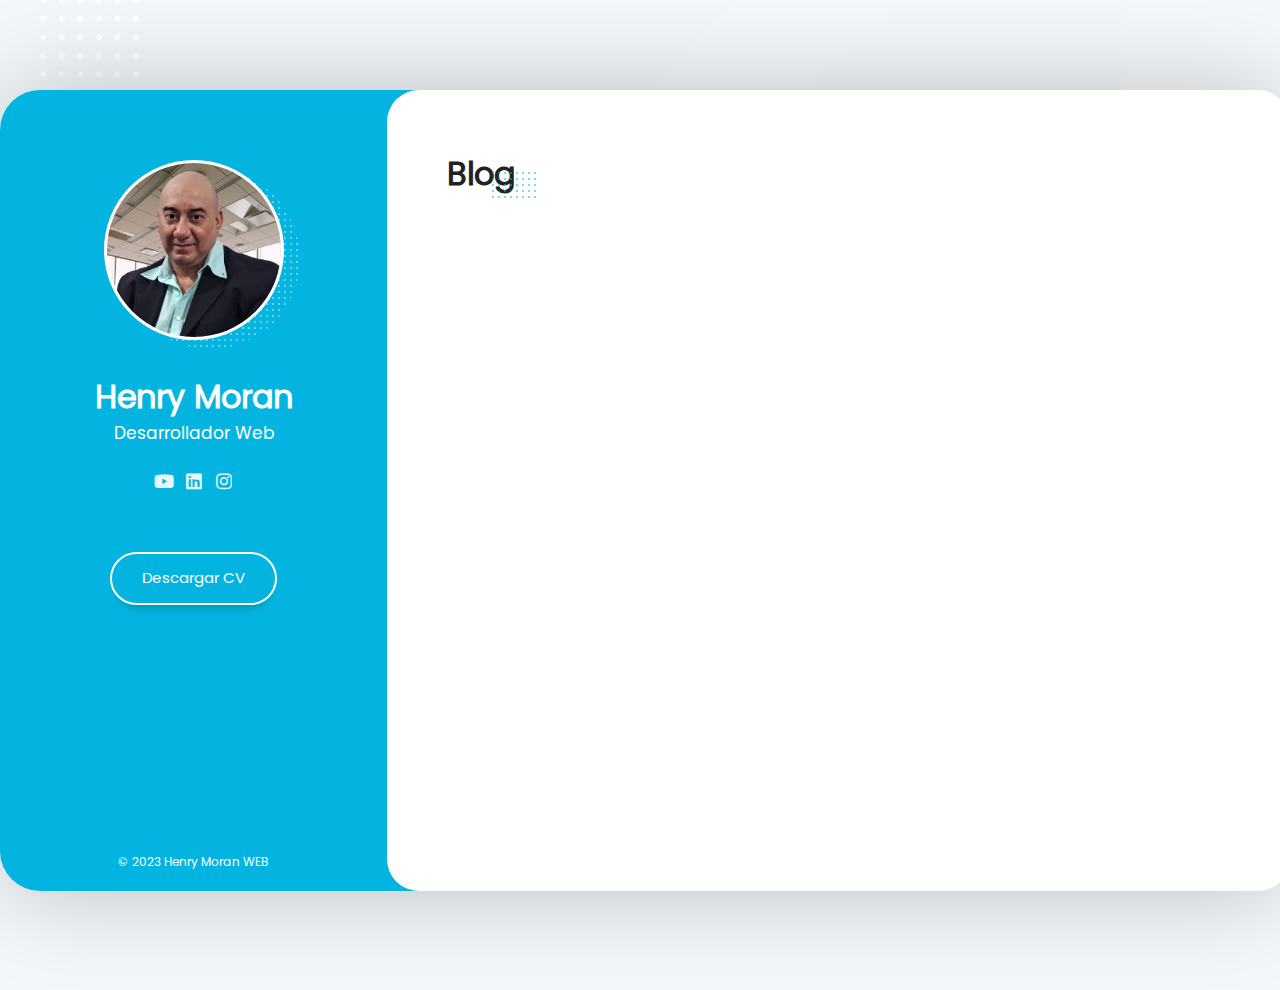
==== blog.html @ 84b5a4ac "Añadiendo el archivo blog.html y añadiéndole estilos css iniciales" ====
<!DOCTYPE html>
<html lang="es">
<head>
    <meta charset="UTF-8">
    <meta http-equiv="X-UA-Compatible" content="IE=edge">
    <meta name="viewport" content="width=device-width, initial-scale=1.0">

    <!-- Estilos -->
    <link rel="stylesheet" href="assets/fonts/fontawesome-free-6.1.2-web/css/all.min.css">
    <link rel="stylesheet" href="assets/fonts/poppins/poppins.css">
    <link rel="stylesheet" href="assets/css/reset.css">
    <link rel="stylesheet" href="assets/css/scroll.css">
    <link rel="stylesheet" href="assets/css/styles.css">
    <title>Portafolio Henry Moran</title>
</head>
<body>
   
    <!-- Layout principal -->
    <div class="layout">

        <!-- Barra Lateral (info usuario) -->
        <aside class="layout__aside">

            <section class="aside__user-info">

                <!-- Información general usuario -->
                <div class="user-info__general">
                    <div class="user-info__container-image">
                        <img src="assets/img/foto-Henry.png" class="user-info__image" alt="Foto del perfil del usuario">
                        <!--aquí la sombra-->
                    </div>

                    <h2 class="user-info__name">Henry Moran</h2>
                    <h4 class="user-info__job">Desarrollador Web</h4>
                </div>

                <!-- Menú de Navegació -->
                <nav class="layout__menu">
                    <ul class="menu__list">

                        <li class="menu__option">
                            <a href="index.html" class="menu__link">
                                <i class="menu__icon fa-solid fa-house"></i>
                                <span class="menu__overlay">Home</span>
                            </a>
                        </li>

                        <li class="menu__option">
                            <a href="sobre-mi.html" class="menu__link">
                                <i class="menu__icon fa-solid fa-user"></i>
                                <span class="menu__overlay">Sobre mi</span>
                            </a>
                        </li>

                        <li class="menu__option">
                            <a href="curriculum.html" class="menu__link">
                                <i class="menu__icon fa-solid fa-graduation-cap"></i>
                                <span class="menu__overlay">Curriculum</span>
                            </a>
                        </li>

                        <li class="menu__option">
                            <a href="portafolio.html" class="menu__link">
                                <i class="menu__icon fa-solid fa-briefcase"></i>
                                <span class="menu__overlay">Portafolio</span>
                            </a>
                        </li>

                        <li class="menu__option">
                            <a href="blog.html" class="menu__link menu__link--active">
                                <i class="menu__icon fa-solid fa-book"></i>
                                <span class="menu__overlay">Blog</span>
                            </a>
                        </li>

                        <li class="menu__option">
                            <a href="contacto.html" class="menu__link">
                                <i class="menu__icon fa-solid fa-envelope"></i>
                                <span class="menu__overlay">Contacto</span>
                            </a>
                        </li>

                    </ul>
                </nav>

                <!-- Links a redes sociales -->
                <div class="user-info__links">

                    <ul class="links__social">

                        <li class="social__option">
                            <a href="#" class="social__link">
                                <i class="social__icon fa-brands fa-youtube"></i>
                            </a>
                        </li>

                        <li class="social__option">
                            <a href="#" class="social__link">
                                <i class="social__icon fa-brands fa-linkedin"></i>
                            </a>
                        </li>

                        <li class="social__option">
                            <a href="#" class="social__link">
                                <i class="social__icon fa-brands fa-instagram"></i>
                            </a>
                        </li>

                    </ul>

                </div>

                <!-- Botón del curriculum -->
                <div class="user-info__buttons">
                    <a href="#" class="user-info__btn">Descargar CV</a>
                </div>


                <!-- Pie de Página -->
                <footer class="user-info__footer">
                    &copy 2023 Henry Moran WEB
                </footer>

            </section>

        </aside>

        <!-- Contenido Principal -->
        <main class="layout__content">

            <section class="content__page content__blog">
                <!-- ESTE CONTENIDO CAMBIA EN CADA PÁGINA DEL SITIO WEB -->

                <header class="blog__header">
                    <h1 class="blog__title">Blog</h1>
                </header>

 
                
 
            </section>

        </main>
    </div>

</body>
</html>
---- assets/fonts/poppins/poppins.css ----
@font-face {
    font-family: "Poppins";
    src: url("./Poppins-Regular.ttf") format("truetype");
    font-weight: 400;
    font-style: normal;
}
---- assets/css/scroll.css ----
:root {
    --color-scrollbar: #D3D3D4;
    --color-background-scrollbar: #eee;
}

/* SCROLL CHROME */
.content__page::-webkit-scrollbar {
    width: 25px;
    background: transparent;
}

.content__page::-webkit-scrollbar-thumb {
    border: 10px solid transparent;
    box-shadow: none;
    border-radius: 40px;
}

.content__page:hover::-webkit-scrollbar-thumb {
    box-shadow: inset 0 0 0 10px var(--color-scrollbar);
}

.content__page:hover::-webkit-scrollbar-thumb:hover {
    border: 8px solid transparent;
    box-shadow: inset 0 0 0 10px var(--color-secondary);
}

.content__page::-webkit-scrollbar-track {
    background-color: transparent;
    margin: 40px 0;
}

/* SCROLL CHROME BARRA LATERAL */
.layout__aside::-webkit-scrollbar {
    width: 25px;
    background: var(--color-secondary);
}

.layout__aside::-webkit-scrollbar-thumb {
    border: 10px solid transparent;
    box-shadow: none;
    border-radius: 40px;
}

.layout__aside:hover::-webkit-scrollbar-thumb {
    box-shadow: inset 0 0 0 10px var(--color-principal);
}

.layout__aside:hover::-webkit-scrollbar-thumb:hover {
    border: 8px solid transparent;
    box-shadow: inset 0 0 0 10px var(--color-principal);
}

.layout__aside::-webkit-scrollbar-track {
    background-color: transparent;
    margin: 40px 0;
}

/* SCROLL MOZ */
.content__page {
    scrollbar-color: var(--color-scrollbar) transparent;
}

.layout__aside {
    scrollbar-color: var(--color-principal) var(--color-secondary);
}
---- assets/css/styles.css ----
/* DEFINICIÓN vARIABLES */
:root {
    --color-principal: #FFFFFF;
    --color-secondary: #04B4E0;

    --color-background: #F2F7F9;
    --color-transparent: transparent;

    --color-icon: #B5B6B7;
    --color-title: #222222;
    --color-subtitle: #888;
    --color-text: #555;

    --color-border-reviews: #E5E6E7;
    --color-company: #A5A6A7;

    --color-background-certificate: #f5f5f5;
}

/* ESTILOS GENERALES */
html {
    font-size: 10px;
}

body {
    width: 100%;
    height: 100%;
    font-family: "Poppins", Helvetica, san-serif;
    font-size: 1.5rem;
    background-color: var(--color-background);    
    color: var(--color-text);
    overflow: hidden; /*bloquea el scroll*/
}

h1, h2, h3, h4, h5, h6 {
    color: var(--color-title);
}

/* IMAGEN DE FONDO */
body {
    background-image: url("../img/fondo.png");
    background-size: cover;
    background-repeat: no-repeat;
    background-position: -20px -120px;
}

/* ESTRUCTURA PRINCIPAL */
.layout {
    position: relative;
    min-width: 1290px;
    width: 75%;
    height: 80vh;
    min-height: 89vh;
    margin: 10vh auto; 

    display: grid;
    grid-template-areas: "aside content";
    grid-template-columns: 30% 70%;

    /* Sombra detrás del layout */
    border-radius: 4rem;
    box-shadow: 0 0 100px -5px rgba(0, 0, 0 , 0.25);
}

/* BARRA LATERAL AZUL */
.layout__aside {
    grid-area: aside; 
    border-radius: 4rem 0 0 4rem; 
    overflow: auto; /*Se queda el scroll normal*/
    overflow-x: hidden; /*Lo que sobrersale en el eje x se oculta*/
}

.aside__user-info {
    display: flex;
    flex-direction: column;
    align-items: center; /*Se posicionan al centro los elementos que funcionan como un bloque*/
    text-align: center; /*Los elementos de texto se posicionan*/
    min-height: 100%;
    min-width: 30rem;
    background-color: var(--color-secondary);
    color: var(--color-principal);
}

.user-info__container-image {
    position: relative;
    display: inline-block;
    width: 18rem;
    margin-top: 7rem;
    z-index: 1;
}

.user-info__image {
    width: 100%;
    background-color: var(--color-principal);
    border: 3px solid var(--color-principal);
    border-radius: 20rem;
}

.user-info__container-image::after{
    content: "";
    position: absolute;
    top: 5%;
    left: 9%;
    z-index: -1;
    width: 100%;
    height: 100%;
    background-image: -webkit-repeating-radial-gradient(center center, #fff, #fff 1px, transparent 0px, transparent 100%);
    background-size: 0.6rem 0.6rem;
    opacity: 0.4;
    border-radius: 30rem;
}

.user-info__name {
    margin-top: 2.6rem;
    font-size: 3.2rem;
    font-weight: bold;    
    color: var(--color-principal);
}

.user-info__job {
    font-size: 1.7rem;
    font-weight: 200;
    color: var(--color-principal);
}

.user-info__links {
    margin-bottom: 3.6rem;
}

.links__social {
    margin-top: 2rem;
    text-align: center;
    display: flex;
    flex-direction: row;
}

.social__option {
    height: 3rem;
    width: 3rem;
    font-size: 1.8rem;
    line-height: 3.2rem;
    opacity: 0.9;
    border-radius: 3rem;
    transition: all 300ms ease-in-out;
}

.social__option:hover {
    opacity: 1;
    background-color: rgba(255, 255, 255, 0.20);
}

.user-info__buttons {
    margin-top: 2rem;
    margin-bottom: 4rem;
}

.user-info__btn {
    padding: 3rem;
    padding-top: 1.3rem;
    padding-bottom: 1.3rem;
    border: 2px solid var(--color-principal);
    border-radius: 3.2rem;
    color: var(--color-principal);
    box-shadow: 0 10px 10px -8px rgba(0, 0, 0, 0.22);
    transition: all 300ms ease-in-out;
}

.user-info__btn:hover {
    background-color: var(--color-principal);
    color: var(--color-secondary);
}

.user-info__footer {
    position: absolute;
    bottom: 2rem;
    font-size: 1.2rem;
}

/* CONTENEDOR PRINCIPAL */
.layout__content {
    grid-area: content;
    height: 100%;
    min-height: 100%;
    background-color: var(--color-secondary);
    border-radius: 0 4rem 4rem 0;
}

.content__page {
    min-height: 100%;
    background-color: var(--color-principal);
    border-radius: 3.2rem;
    display: flex;
    flex-direction: column;
    align-items: center;
    justify-content: center;
}

.page__name {
    font-size: 6rem;
    margin-bottom: 1rem;
}

.page__job {
    font-size: 2.1rem;
    font-weight: lighter;
    color: var(--color-subtitle);

}
/* MENU NAVEGACION LATERAL */
.layout__menu {
    display: block;
    position: absolute;
    top: 0;
    right: -105px;
    min-width: 11rem;
    background-color: var(--color-transparent);
}

.menu__list {
    position: relative;
    display: flex;
    flex-direction: column;
    justify-content: space-between;
    align-items: center;
    width: 60%;
    min-height: 32rem;
    padding: 2rem 0;
    margin-left: 2.5rem;
    background-color: var(--color-principal);
    box-shadow: 0 0 3rem -0.5rem rgba(0, 0, 0, 0.15);
    border-radius: 6rem;
}

.menu__option {
    display: block;
    width: 100%;
    text-align: center;
}

.menu__icon {
    color: var(--color-icon);
    font-size: 2.8rem;
    transition: all 300ms ease-in-out;
}

.menu__option:hover .menu__icon,
.menu__link--active .menu__icon {
    color: var(--color-secondary);
}

.menu__overlay {
    position: absolute;
    right: 0;
    margin-top: -3rem;
    opacity: 0;
    padding: 0.5rem 1rem;
    display: block;
    color: var(--color-principal);
    background-color: var(--color-secondary);
    white-space: nowrap; /*Para evitar el salto de línea*/
    transition: all 300ms ease-in-out;
}

.menu__option:hover .menu__overlay {
    opacity: 1;
    right: 100%;
}

/*ESTILOS GENERALES (SOBRE MI Y OTRAS PÁGINAS)*/
.content__about,
.content__resume,
.content__portfolio,
.content__blog {
    display: block;
    height: 100%;
    min-height: 100%;
    padding: 6rem;
    padding-right: 3rem;
    overflow: auto;
}

.about__header,
.resume__header,
.portfolio__header,
.blog__header {
    display: inline-block;
    margin-bottom: 4.5rem;
}

.about__title,
.resume__title,
.portfolio__title,
.blog__title {
    font-size: 3.2rem;
    position: relative;
}

.about__title::after,
.resume__title::after,
.portfolio__title::after,
.blog__title::after {
    content: "";
    position: absolute;
    top: 20px;
    right: -25px;
    width: 50px;
    height: 30px;
    background-image: -webkit-repeating-radial-gradient(center center, var(--color-secondary), var(--color-secondary) 1px, transparent 0px, transparent 100%);
    background-size: 6px 6px;
    opacity: 0.5;
}

.title__color,
.subtitle__color {
    color: var(--color-secondary);
}

/* INFORMACIÓN PERSONAL */
.about__personal-info {
    display: flex;
    flex-direction: row;
    width: 100%;
    margin-bottom: 5rem;
}

.personal-info__bio {
    flex-basis: 56%;
}

.personal-info__description {
    font-size: 1.5rem;
    line-height: 2.4rem;
}

.personal-info__data {
    flex-basis: 44%;
    padding: 0 1.5rem;
}

.personal-info__option {
    margin-bottom: 1rem;
}

.personal-info__title {
    margin-right: 0.5rem;
    color: var(--color-secondary);
    font-weight: 600;
}

/* ESTILOS GENERALES COMPARTIDOS ABOUT Y OTRAS SECCIONES*/
.about__services,
.about__reviews,
.about__clients,
.about__prices,
.about__extra {
    width: 100%;
    margin-bottom: 3rem;
}
.services__header,
.reviews__header,
.clients__header,
.prices__header,
.extra__header,
.resume__subheader {
    display: inline-block;
    padding-right: 1.2rem;
    margin-bottom: 2.5rem;
    position: relative;
}

.services__title,
.reviews__title,
.clients__title,
.prices__title,
.extra__title,
.resume__subtitle {
    font-size: 2.1rem;
}

.services__title::after,
.reviews__title::after,
.clients__title::after,
.prices__title::after,
.extra__title::after,
.resume__subtitle::after {
    content: "";
    position: absolute;
    top: 15px;
    right: 0px;
    width: 30px;
    height: 20px;
    background-image: -webkit-repeating-radial-gradient(center center, var(--color-secondary), var(--color-secondary) 1px, transparent 0px, transparent 100%);
    background-size: 6px 6px;
}

/* SERVICIOS */
.services__container {
    width: 100%;
    display: flex;
    flex-direction: row;
    flex-wrap: wrap;
}

.services__service {
    flex-basis: calc(50% - 3rem);
    margin-right: 3rem;
    margin-bottom: 2.5rem;
}

.service__real-icon {
    color: var(--color-secondary);
    font-size: 3.8rem;
}

.service__title {
    font-size: 1.8rem;
    margin: 0.5rem 0;
}

.service__description {
    font-size: 1.5rem;
    text-align: justify;
}

/* REVIEWS */
.reviews__container {
    width: 100%;
    display: flex;
    flex-direction: row;
    flex-wrap: wrap;
}

.reviews__review {
    flex-basis: calc(50% - 2.5rem);
    border: 2px solid var(--color-border-reviews);
    border-radius: 2rem;
    padding-top: 0;
    padding-right: 2.5rem;
    padding-left: 2.5rem;
    padding-bottom: 1.5rem;
    margin-right: 2.5rem;
    margin-top: 4.5rem;
    margin-bottom: 1rem;
}

.review__image-container {
    width: 100%;
}

.review__image {
    max-width: 9rem;
    max-height: 9rem;
    margin: 0 auto;
    margin-top: -4.5rem;
    margin-bottom: 2rem;
    border-radius: 9rem;
    box-shadow: 0 10px 10px -8px rgba(0, 0, 0, 0.22);
}

.review__description {
    margin-bottom: 1rem;
}

.review__text {
    font-size: 1.5rem;
    line-height: 2.4rem;
}

.review__author {
    margin-top: 2rem;
    display: flex;
    flex-direction: row;
    justify-content: space-between;
}

.review__name {
    margin-bottom: 0.5rem;
    font-size: 1.5rem;
}

.review__company {
    color: var(--color-company);
    font-weight: 300;
    font-size: 1.3rem;
}

.review__icon {
    font-size: 4rem;
    color: var(--color-secondary);
    opacity: 0.5;
}

/* CLIENTES */
.about__clients {
    width: 100%;
    margin-bottom: 2rem;
}

.clients__header {
    margin-bottom: 3rem;
}

.clients__container {
    display: flex;
    flex-direction: row;
    justify-content: space-between;
}

.clients__link {
    display: block;
    width: 100%;
    opacity: 0.7;
    transition: all 300ms linear;
}

.clients__link:hover {
    opacity: 1;
}

.clients__image {
    width: 145px;
    padding: 1.5rem;
    margin-bottom: 1.5rem;
}

/* PRECIOS */
.prices__container {
    margin-bottom: 5rem;
    display: flex;
    flex-direction: row;
}

.prices__box {
    flex-basis: 50%;
    height: 100%;
    margin-right: 3rem;
    padding: 3rem;
    border: 2px solid var(--color-border-reviews);
    border-radius: 1.5rem;
    text-align: center;
    transition: all 300ms ease-in-out;
}

.prices__box:last-of-type {
    margin-right: 0;
}

.prices__box:hover,
.extra__info:hover {
    box-shadow: 0 18px 24px -5px rgba(0, 0, 0, 0.15);
    transform: translateY(-1rem);
}

.prices__subtitle {
    margin-bottom: 3rem;
}

.prices__text {
    position: relative;
    display: inline-block;
}

.prices__box:hover .prices__text::after {
    content: "";
    position: absolute;
    left: 0;
    right: 0;
    bottom: -0.3rem;
    height: 0.2rem;
    background-color: var(--color-secondary);
}

.prices__price {
    padding-bottom: 1rem;
}

.prices__number {
    display: block;
    font-size: 4.2rem;
    line-height: 1;
    color: var(--color-title);
}

.prices__advice {
    display: block;
    color: var(--color-subtitle);
}

.prices__buy {
    padding-top: 2.5rem;
    padding-bottom: 3rem;
}

.prices__btn {
    display: inline-block;
    padding: 1.2rem 3.1rem;
    border: 2px solid var(--color-border-reviews);
    box-shadow: 0 10px 10px -8px var(--color-border-reviews);
    border-radius: 3rem;
    transition: all 300ms ease-in-out;
}

.prices__btn:hover {
    border: 2px solid var(--color-secondary);
    background-color: var(--color-secondary);
    color: var(--color-principal);
}

.prices__reward {
    font-size: 1.4rem;
    padding: 0.6rem 0;
}

/* INFORMACIÓN EXTRA */
.extra__container {
    width: 100%;
    margin-bottom: 1.5rem;
    display: flex;
    flex-direction: row;
    justify-content: space-between;
    flex-wrap: wrap;
}

.extra__info {
    flex-basis: 30%;
    padding: 2.5rem 1rem;
    border: 2px solid var(--color-border-reviews);
    border-radius: 1rem;
    text-align: center;
    transition: all 300ms ease-in-out;
}

.extra__info:hover {
    transform: translateY(-0.5rem);
}

.extra__icon {
    font-size: 3.3rem;
    color: var(--color-secondary);
    margin-bottom: 1rem;
}

.extra__subtitle {
    font-size: 1.5rem;
    margin: 1.5rem;
}

.extra__quantity {
    display: block;
    margin: 1.5rem 1rem;
    margin-bottom: 0;
    font-size: 3.6rem;
    line-height: 5rem;
    color: var(--color-subtitle);
}

/* CURRICULUM */
.resume__container {
    width: 100%;
    display: flex;
    flex-direction: row;
}

/* CURRICULUM IZQUIERDA */
.resume__left {
    flex-basis: 58%;
    margin-right: 1.5rem;
}

.resume__timelines {
    margin-bottom: 5rem;
}
.timelines__timeline {
    position: relative;
    width: 100%;
    margin-bottom: 1.5rem;
    display: flex;
    flex-direction: row;
}

.timeline__header {
    flex-basis: 30%;
    text-align: right;
    padding-right: 2.5rem;
}

.timeline__year {
    margin: 0.3rem 0;
    line-height: 1.9rem;
    font-size: 1.4rem;
}

.timeline__company {
    display: block;
    font-size: 1.3rem;
    font-weight: lighter;
    color: var(--color-company);
}

.timeline__description {
    width: 70%;
    padding-left: 2.5rem;
    padding-right: 1.5rem;
}

.timeline__title {
    font-size: 1.6rem;
    margin-bottom: 0.3rem;
}

.timeline__text {
    font-size: 1.4rem;
    margin-bottom: 1rem;
}

.timeline__divider {
    position: absolute;
    top: 0;
    left: 30%;
    bottom: -18px;
    width: 1px;
    background-color: var(--color-background-scrollbar);
}

.timeline__divider::before {
    content: "";
    position: absolute;
    margin-top: 0.4rem;
    margin-left: -0.8rem;
    width: 1.7rem;
    height: 1.7rem;
    background-color: var(--color-secondary);
    border-radius: 10rem;
    opacity: 0.25;
}

.timeline__divider::after {
    content: "";
    position: absolute;
    margin-top: 0.8rem;
    margin-left: -0.4rem;
    width: 0.9rem;
    height: 0.9rem;
    background-color: var(--color-principal);
    border-radius: 10rem;
    border: 2px solid var(--color-secondary);
    opacity: 1;
}

/* CURRICULUM DERECHA */
.resume__right {
    flex-basis: 41%;
    padding: 0 1.5rem;
}

.resume__skills {
    width: 100%;
    margin-bottom: 3rem;
}

.skills__title {
    display: flex;
    justify-content: space-between;
}

.skills__text {
    font-size: 1.3rem;
    line-height: 1.4rem;
    margin-bottom: 0.4rem;
}

.skills__number {
    font-size: 1.1rem;
    line-height: 1.4rem;
    margin-bottom: 0.4rem;
    color: var(--color-subtitle);
}

.skills__progressbar {
    height: 1rem;
    border: 1px solid var(--color-secondary);
    border-radius: 1rem;
    background-color: var(--color-principal);
    margin-bottom: 1.5rem;
}

.skills__percentage {
    height: 0.8rem;
    background-color: var(--color-secondary);
    border: 2px solid var(--color-principal);
    border-radius: 1rem;
}

.skills__percentage--p1 {width: 90%;}
.skills__percentage--p2 {width: 70%;}
.skills__percentage--p3 {width: 60%;}
.skills__percentage--p4 {width: 80%;}
.skills__percentage--p5 {width: 97%;}
.skills__percentage--p6 {width: 85%;}
.skills__percentage--p7 {width: 80%;}
.skills__percentage--p8 {width: 92%;}
.skills__percentage--p9 {width: 81%;}

.knowledges__list {
    display: flex;
    flex-direction: row;
    flex-wrap: wrap;
}

.knowledges__option {
    padding: 0.4rem 1rem;
    margin: 0.3rem;
    font-size: 1.4rem;
    background-color: var(--color-secondary);
    border-radius: 0.3rem;
    color: var(--color-principal);
}

.certificates__container {
    display: flex;
    flex-direction: row;
    flex-wrap: wrap;
    gap: 3rem;
}

.certificates__certificate {
    flex-basis: calc(50% - 1.5rem);
    border: 2px solid var(--color-border-reviews);
    border-radius: 0.8rem;
    display: flex;
    flex-direction: row;
}

.certificate__logo {
    width: 15rem;
    height: 100%;
    padding: 2.5rem;
    background-color: var(--color-background-certificate);
    display: flex;
    justify-content: center;
    align-items: center;
}

.certificate__image {
    width: 100%;
}

.certificate__content {
    padding: 2rem 2.5rem;
}

.certificate__title {
    font-size: 1.6rem;
    margin-bottom: 0.5rem;
}

.certificate__id {
    display: block;
    margin-bottom: 0.3rem;
    font-size: 1.3rem;
    color: var(--color-subtitle);
}

.certificate__date {
    font-size: 1.2rem;
    color: var(--color-subtitle);
    opacity: 0.9;
}

/* Portafolio */
.portfolio__navbar {
    margin-bottom: 3rem;
}

.portfolio__menu {
    display: flex;
    flex-direction: row;
    flex-wrap: wrap;
    gap: 1.5rem;
}

.portfolio__option {
    font-size: 1.3rem;
    opacity: 0.7;
}

.portfolio__option--active {
    opacity: 1;
}

.portfolio__link {
    cursor: pointer;
}

.portfolio__link:hover {
    color: var(--color-secondary);
    box-shadow: 0 0 1px rgba(0, 0, 0 , 0.25);
}

.portfolio__gallery {
    display: flex;
    flex-direction: row;
    flex-wrap: wrap;
}

.gallery__item {
    position: relative;
    flex-basis: 33%;
    padding: 0.7rem;
}

.gallery__container-image {
    overflow: hidden;
}

.gallery__image {
    transition: all 300ms ease-in-out;
}

.gallery__item:hover .gallery__image {
    transform: scale(1.1);
}

.gallery__title {
    font-size: 1.6rem;
    padding: 1.5rem 0;
    font-weight: bold;
}

.gallery__icon {
    opacity: 0;
    position: absolute;
    top: 1.5rem;
    right: 1.5rem;
    width: 3rem;
    height: 3rem;
    font-size: 1.6rem;
    text-align: center;
    line-height: 3rem;
    background-color: var(--color-principal);
    color: var(--color-secondary);
    transition: all 450ms ease-in-out;
}

.gallery__category {
    opacity: 0;
    position: absolute;
    top: 1.5rem;
    left: 1.5rem;
    padding: 0.2rem 0.7rem;
    font-size: 1.1rem;
    background-color: var(--color-principal);
    color: var(--color-text);
    transition: all 450ms ease-in-out;
}

.gallery__item:hover .gallery__icon,
.gallery__item:hover .gallery__category {
    opacity: 1;
}
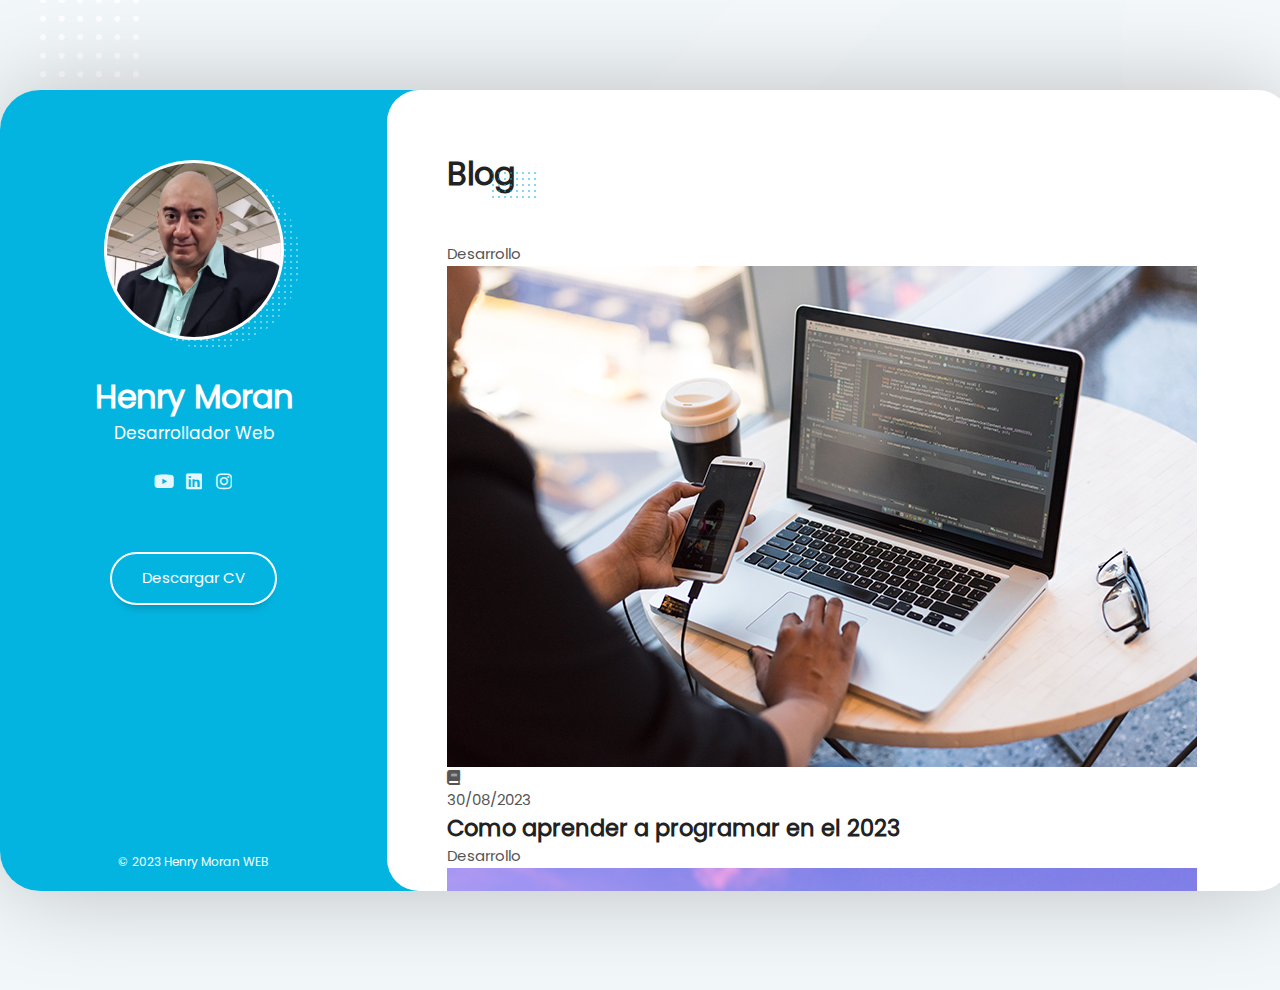
==== commit 89ee7e5f: "Añadiendo el contenido html de la página del blog" ====
--- a/blog.html
+++ b/blog.html
@@ -135,6 +135,94 @@
                     <h1 class="blog__title">Blog</h1>
                 </header>
 
+                <section class="blog__articles">
+
+                    <article class="articles__article">
+                        <div class="article__top">
+                            <div class="article__category">Desarrollo</div>
+                            <a href="#" class="article__image-link">
+                                <div class="article__mask">
+                                    <img src="assets/img/articulo-1.jpg" alt="Imagen del blog">
+                                </div>
+                                <div class="article__logo">
+                                    <i class="article__icon fa-solid fa-book"></i>
+                                </div>
+                            </a>
+                        </div>
+
+                        <div class="article__bottom">
+                            <time datetime="2023-08-30" class="article__date">30/08/2023</time>
+                            <a href="#" class="article__link">
+                                <h2 class="article__title">Como aprender a programar en el 2023</h2>
+                            </a>
+                        </div>
+                    </article>
+
+                    <article class="articles__article">
+                        <div class="article__top">
+                            <div class="article__category">Desarrollo</div>
+                            <a href="#" class="article__image-link">
+                                <div class="article__mask">
+                                    <img src="assets/img/articulo-2.jpg" alt="Imagen del blog">
+                                </div>
+                                <div class="article__logo">
+                                    <i class="article__icon fa-solid fa-book"></i>
+                                </div>
+                            </a>
+                        </div>
+
+                        <div class="article__bottom">
+                            <time datetime="2023-08-30" class="article__date">05/09/2023</time>
+                            <a href="#" class="article__link">
+                                <h2 class="article__title">Cómo hacer animaciones en CSS</h2>
+                            </a>
+                        </div>
+                    </article>
+
+                    <article class="articles__article">
+                        <div class="article__top">
+                            <div class="article__category">Desarrollo</div>
+                            <a href="#" class="article__image-link">
+                                <div class="article__mask">
+                                    <img src="assets/img/articulo-3.jpg" alt="Imagen del blog">
+                                </div>
+                                <div class="article__logo">
+                                    <i class="article__icon fa-solid fa-book"></i>
+                                </div>
+                            </a>
+                        </div>
+
+                        <div class="article__bottom">
+                            <time datetime="2023-08-30" class="article__date">30/10/2023</time>
+                            <a href="#" class="article__link">
+                                <h2 class="article__title">Cómo usar el localStorage en JS</h2>
+                            </a>
+                        </div>
+                    </article>
+
+                    <article class="articles__article">
+                        <div class="article__top">
+                            <div class="article__category">Desarrollo</div>
+                            <a href="#" class="article__image-link">
+                                <div class="article__mask">
+                                    <img src="assets/img/articulo-4.jpg" alt="Imagen del blog">
+                                </div>
+                                <div class="article__logo">
+                                    <i class="article__icon fa-solid fa-book"></i>
+                                </div>
+                            </a>
+                        </div>
+
+                        <div class="article__bottom">
+                            <time datetime="2023-08-30" class="article__date">01/06/2023</time>
+                            <a href="#" class="article__link">
+                                <h2 class="article__title">Cómo maquetar una web</h2>
+                            </a>
+                        </div>
+                    </article>
+
+                </section>
+
  
                 
  
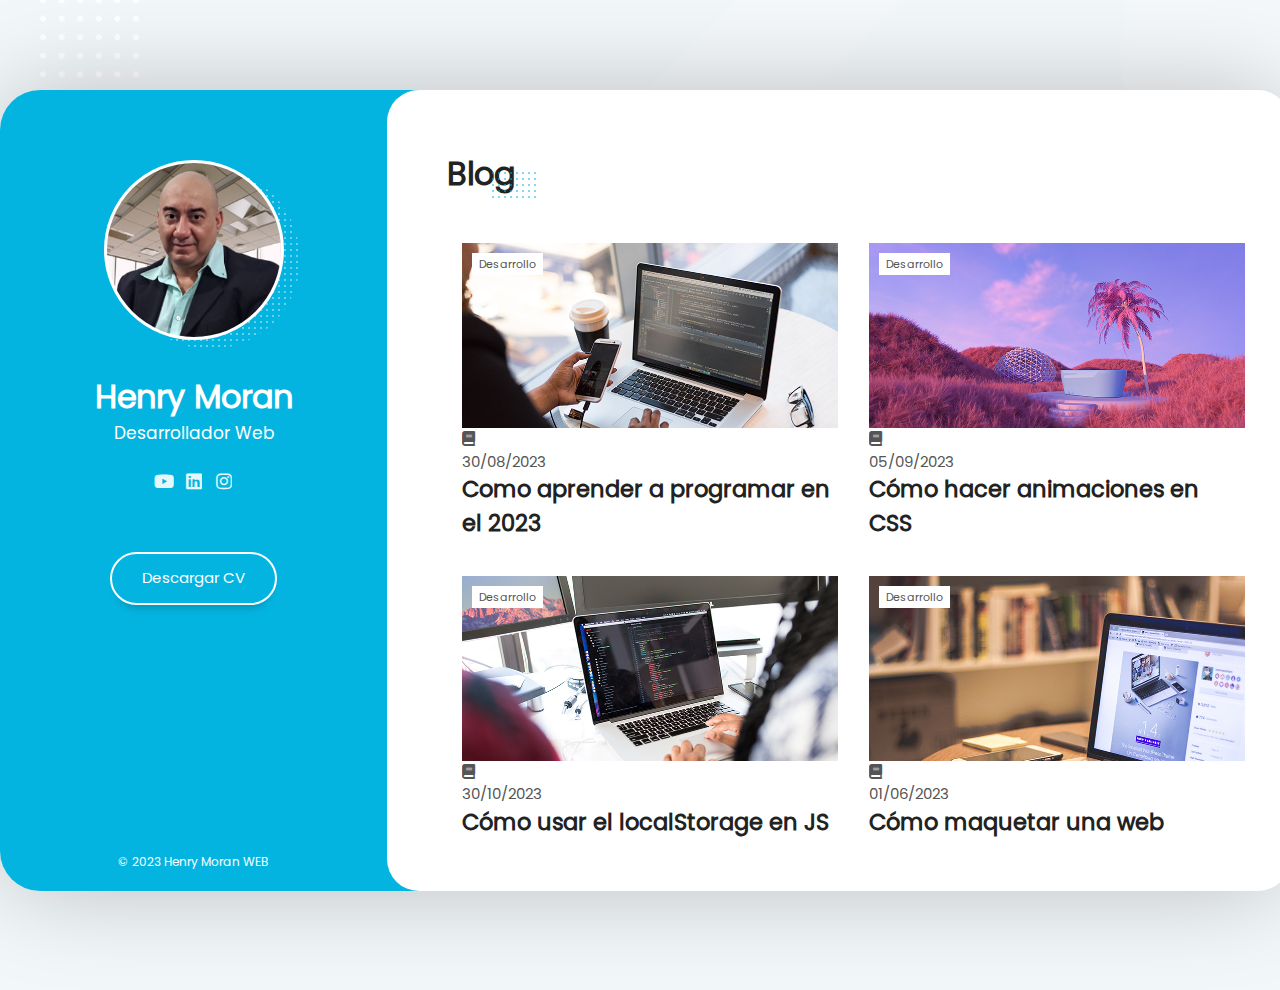
==== commit cf8faab8: "Aplicando estilos css a la parte de arriba de los artículos" ====
--- a/blog.html
+++ b/blog.html
@@ -142,7 +142,7 @@
                             <div class="article__category">Desarrollo</div>
                             <a href="#" class="article__image-link">
                                 <div class="article__mask">
-                                    <img src="assets/img/articulo-1.jpg" alt="Imagen del blog">
+                                    <img src="assets/img/articulo-1.jpg" class="article__image" alt="Imagen del blog">
                                 </div>
                                 <div class="article__logo">
                                     <i class="article__icon fa-solid fa-book"></i>
@@ -163,7 +163,7 @@
                             <div class="article__category">Desarrollo</div>
                             <a href="#" class="article__image-link">
                                 <div class="article__mask">
-                                    <img src="assets/img/articulo-2.jpg" alt="Imagen del blog">
+                                    <img src="assets/img/articulo-2.jpg" class="article__image" alt="Imagen del blog">
                                 </div>
                                 <div class="article__logo">
                                     <i class="article__icon fa-solid fa-book"></i>
@@ -184,7 +184,7 @@
                             <div class="article__category">Desarrollo</div>
                             <a href="#" class="article__image-link">
                                 <div class="article__mask">
-                                    <img src="assets/img/articulo-3.jpg" alt="Imagen del blog">
+                                    <img src="assets/img/articulo-3.jpg" class="article__image" alt="Imagen del blog">
                                 </div>
                                 <div class="article__logo">
                                     <i class="article__icon fa-solid fa-book"></i>
@@ -205,7 +205,7 @@
                             <div class="article__category">Desarrollo</div>
                             <a href="#" class="article__image-link">
                                 <div class="article__mask">
-                                    <img src="assets/img/articulo-4.jpg" alt="Imagen del blog">
+                                    <img src="assets/img/articulo-4.jpg" class="article__image" alt="Imagen del blog">
                                 </div>
                                 <div class="article__logo">
                                     <i class="article__icon fa-solid fa-book"></i>
--- a/assets/css/styles.css
+++ b/assets/css/styles.css
@@ -957,4 +957,53 @@
 .gallery__item:hover .gallery__icon,
 .gallery__item:hover .gallery__category {
     opacity: 1;
-}+}
+
+/* BLOG */
+.blog__articles {
+    margin-bottom: 2.5rem;
+    display: flex;
+    flex-direction: row;
+    flex-wrap: wrap;
+}
+
+.articles__article {
+    flex-basis: 50%;
+    padding: 0 1.5rem;
+    padding-bottom: 3.5rem;
+}
+
+.article__top {
+    position: relative;
+    overflow: hidden;
+}
+
+.article__category {
+    position: absolute;
+    top: 1rem;
+    left: 1rem;
+    font-size: 1.1rem;
+    line-height: 2rem;
+    padding: 0.1rem 0.7rem;
+    background-color: var(--color-principal);
+    color: var(--color-text);
+    z-index: 3;
+}
+
+.article__mask {
+    width: 100%;
+    height: 18.5rem;
+    overflow: hidden;
+}
+
+.article__image {
+    display: block;
+    z-index: 1;
+    transition: all 300ms ease-in-out;
+}
+
+.article__top:hover .article__image {
+    transform: scale(1.1);
+}
+
+
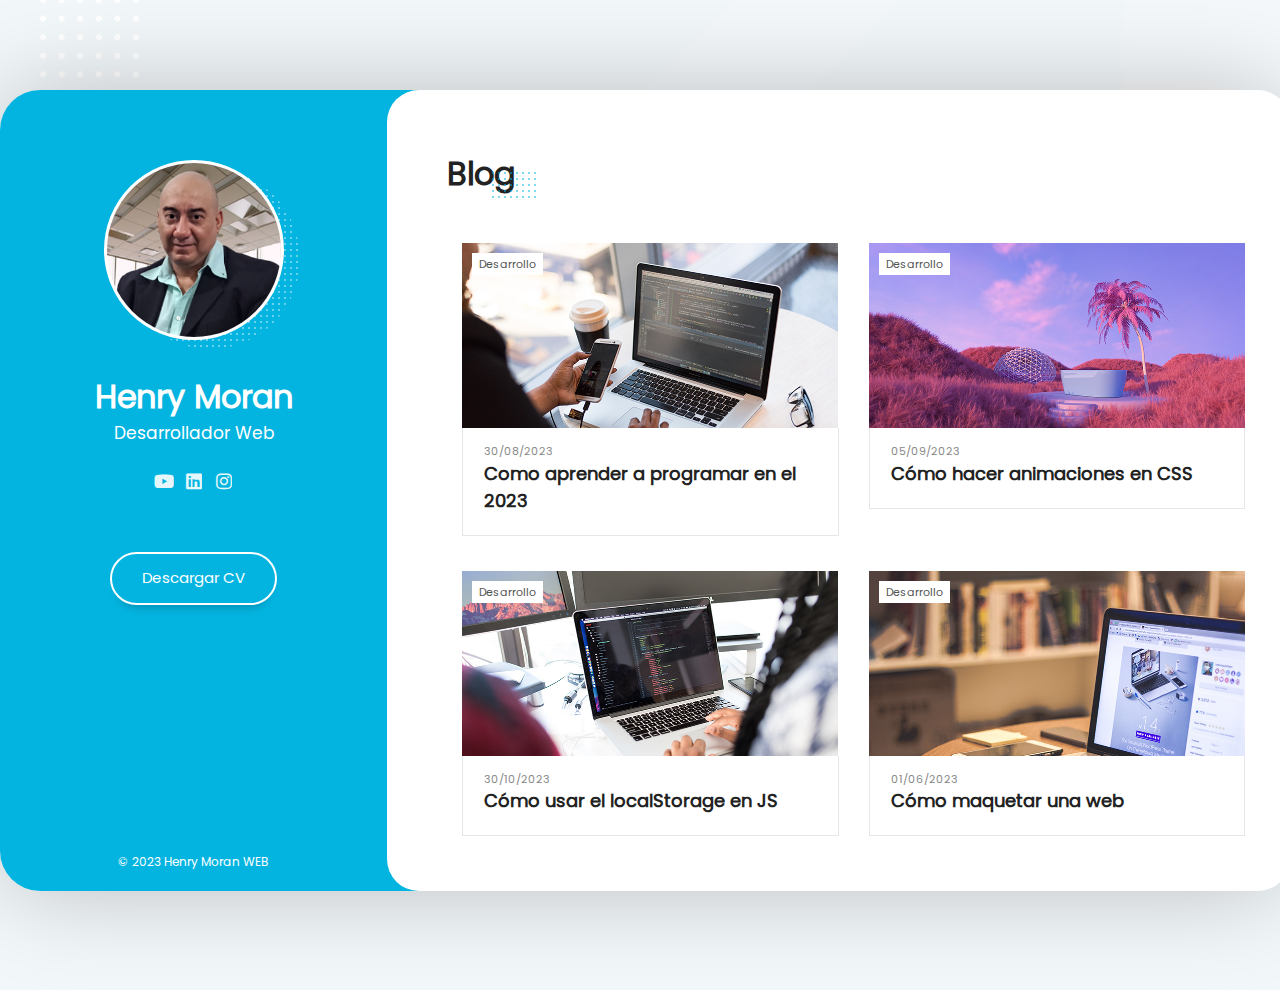
==== commit 31eed937: "Agregando el archivo responsive.css para empezar el diseño adaptable en movil y tablet. Asimismo aña" ====
--- a/blog.html
+++ b/blog.html
@@ -3,7 +3,7 @@
 <head>
     <meta charset="UTF-8">
     <meta http-equiv="X-UA-Compatible" content="IE=edge">
-    <meta name="viewport" content="width=device-width, initial-scale=1.0">
+    <meta name="viewport" content="width=device-width, initial-scale=1, maximun-scale=1">
 
     <!-- Estilos -->
     <link rel="stylesheet" href="assets/fonts/fontawesome-free-6.1.2-web/css/all.min.css">
--- a/assets/css/styles.css
+++ b/assets/css/styles.css
@@ -15,6 +15,7 @@
     --color-company: #A5A6A7;
 
     --color-background-certificate: #f5f5f5;
+    --color-background-contact: #FCFCFC;
 }
 
 /* ESTILOS GENERALES */
@@ -270,7 +271,8 @@
 .content__about,
 .content__resume,
 .content__portfolio,
-.content__blog {
+.content__blog,
+.content__contact {
     display: block;
     height: 100%;
     min-height: 100%;
@@ -282,7 +284,8 @@
 .about__header,
 .resume__header,
 .portfolio__header,
-.blog__header {
+.blog__header,
+.contact__header {
     display: inline-block;
     margin-bottom: 4.5rem;
 }
@@ -290,7 +293,8 @@
 .about__title,
 .resume__title,
 .portfolio__title,
-.blog__title {
+.blog__title,
+.contact__title {
     font-size: 3.2rem;
     position: relative;
 }
@@ -298,7 +302,8 @@
 .about__title::after,
 .resume__title::after,
 .portfolio__title::after,
-.blog__title::after {
+.blog__title::after,
+.contact__title::after {
     content: "";
     position: absolute;
     top: 20px;
@@ -361,7 +366,8 @@
 .clients__header,
 .prices__header,
 .extra__header,
-.resume__subheader {
+.resume__subheader, 
+.contact__form-header {
     display: inline-block;
     padding-right: 1.2rem;
     margin-bottom: 2.5rem;
@@ -373,7 +379,8 @@
 .clients__title,
 .prices__title,
 .extra__title,
-.resume__subtitle {
+.resume__subtitle,
+.form-header__title {
     font-size: 2.1rem;
 }
 
@@ -382,7 +389,8 @@
 .clients__title::after,
 .prices__title::after,
 .extra__title::after,
-.resume__subtitle::after {
+.resume__subtitle::after,
+.form-header__title::after {
     content: "";
     position: absolute;
     top: 15px;
@@ -1006,4 +1014,179 @@
     transform: scale(1.1);
 }
 
-
+.article__logo {
+    transition: all 200ms ease-in-out;
+    opacity: 0;
+}
+
+.article__icon {
+    position: absolute;
+    top: calc(50% - 2.2rem);
+    left: calc(50% - 2.2rem);
+    width: 4.4rem;
+    font-size: 4.4rem;
+    text-align: center;
+    color: var(--color-principal);
+}
+
+.article__top:hover .article__logo {
+    opacity: 1;
+}
+
+.article__bottom {
+    margin: 0;
+    padding: 2.1rem;
+    padding-top: 1.5rem;
+    border: 0.1rem solid var(--color-border-reviews);
+    border-top: 0;
+}
+
+.article__date {
+    display: block;
+    font-size: 1.1rem;
+    font-weight: 300;
+    color: var(--color-subtitle);
+}
+
+.article__title {
+    font-size: 1.8rem;
+}
+
+/* PÁGINA DE CONTACTO */
+.contact__container{
+    display: flex;
+    flex-direction: row;
+}
+
+.contact__info {
+    flex-basis: 33%;
+    padding: 0 1.5rem;
+}
+
+.contact__data {
+    width: 100%;
+    margin-bottom: 1.5rem;
+    padding: 2rem 1rem;
+    text-align: center;
+    background-color: var(--color-background-contact);
+    border: 1px solid var(--color-border-reviews);
+}
+
+.contact__icon {
+    font-size: 3.3rem;
+    color: var(--color-secondary);
+}
+
+.contact__subtitle {
+    font-size: 1.5rem;
+    margin-top: 1rem;
+}
+
+.contact__form-box {
+    flex-basis: 66%;
+    padding: 0 1.5rem;
+}
+
+.form__container {
+    display: flex;
+    flex-direction: row;
+}
+
+.form__left {
+    flex-basis: 47%;
+    margin-right: 1.5rem;
+}
+
+.form__group {
+    position: relative;
+    margin-bottom: 2.5rem;
+}
+
+.form__input {
+    position: relative;
+    width: 100%;
+    height: 4.2rem;
+    display: block;
+    font-size: 1.5rem;
+    padding: 1rem 1.2rem;
+    border: 0.2rem solid var(--color-border-reviews);
+    border-radius: 0.5rem;
+    outline: none; /*Elimina el remarcado por defecto del navegador*/
+    box-shadow: 0 1rem 1rem -8px rgba(0, 0, 0, 0.10);
+    background-color: transparent;
+}
+
+.form__input:focus {
+    border: 0.2rem solid var(--color-secondary);
+}
+
+.form__label {
+    position: absolute;
+    top: 1rem;
+    left: 1.5rem;
+    color: var(--color-company);
+    transition: all 300ms ease-in-out;
+    pointer-events: none;/*Al dar click a label no interferirá en el evento que hay detrás en el input*/
+}
+
+.form__input:focus~label, /*Selecciona al hermano siguiente que está en el mismo nivel*/
+.form__input:not(:placeholder-shown)~label { /*Es una negación:No mostrar el placeholder mostrado cuando ya hay contenido dentro del input*/
+    top: -2rem;
+    left: 0;
+    z-index: 1;
+    font-size: 1.3rem;
+    color: var(--color-secondary);
+}
+
+.form__input::-webkit-input-placeholder {
+    color: transparent;
+}
+
+.form__input::-moz-placeholder {
+    color: transparent;
+}
+
+.form__right {
+    flex-basis: 50%;
+    max-width: 50%;
+    max-height: 100%;
+}
+
+.form__group--textarea {
+    height: 100%;
+}
+
+.form__input--textarea {
+    display: block;
+    resize: none;
+    height: 100%;
+}
+
+.form__button {
+    padding: 1rem 3rem;
+    font-size: 1.5rem;
+    border: 0.2rem solid var(--color-secondary);
+    color: var(--color-title);
+    background-color: var(--color-principal);
+    border-radius: 3rem;
+    box-shadow: 0 1rem 1rem -8px rgba(0, 0, 0, 0.22);
+    cursor: pointer;
+    transition: all 300ms ease-in-out;
+}
+
+.form__button:hover {
+    background-color: var(--color-secondary);
+    color: var(--color-principal);
+}
+
+.contact__map {
+    width: 100%;
+    min-height: 15rem;
+    margin-bottom: 3.5rem;
+    overflow: hidden;
+}
+
+.contact__iframe {
+    width: 100%;
+    height: 14rem;
+}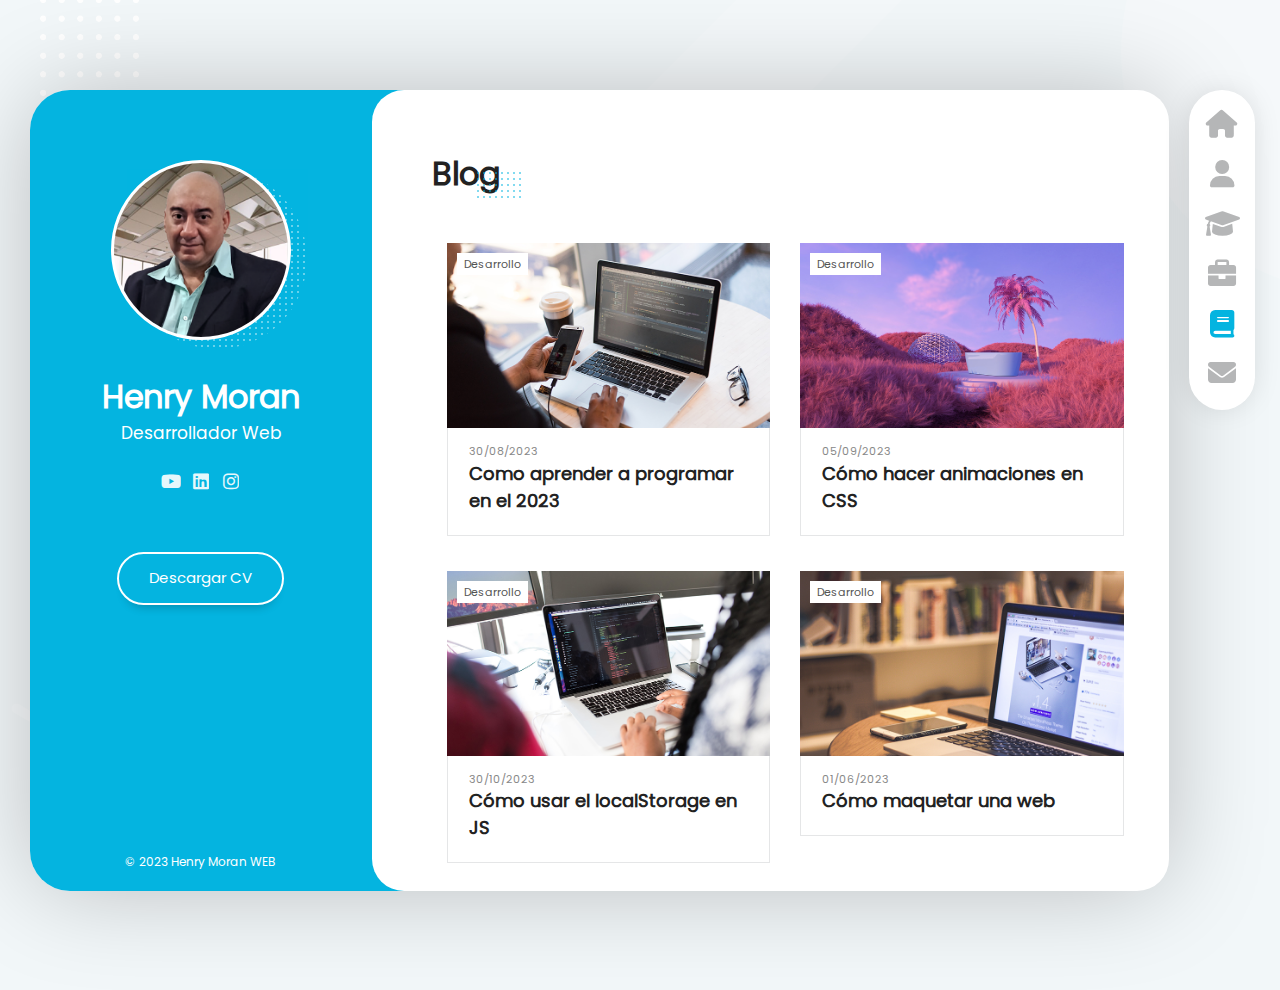
==== commit 404d8af2: "Aplicando los primeros media queries en archivo responsive.css" ====
--- a/blog.html
+++ b/blog.html
@@ -11,6 +11,7 @@
     <link rel="stylesheet" href="assets/css/reset.css">
     <link rel="stylesheet" href="assets/css/scroll.css">
     <link rel="stylesheet" href="assets/css/styles.css">
+    <link rel="stylesheet" href="assets/css/responsive.css">
     <title>Portafolio Henry Moran</title>
 </head>
 <body>
--- a/assets/css/responsive.css
+++ b/assets/css/responsive.css
@@ -0,0 +1,27 @@
+@media (max-width: 1490px) {
+    body {
+        padding: 0;
+    }
+    .layout {
+        min-width: auto;
+        width: 85%;
+    }
+}
+
+@media (max-width: 1320px) {
+    .layout {
+        width: 89%;
+        margin-left: 3rem;
+    }
+}
+
+@media (max-width: 1160px) {
+    .layout {
+        width: 85%;
+        margin-left: 4rem;
+    }
+
+    .certificates__certificate {
+        flex-basis: 100%;
+    }
+}